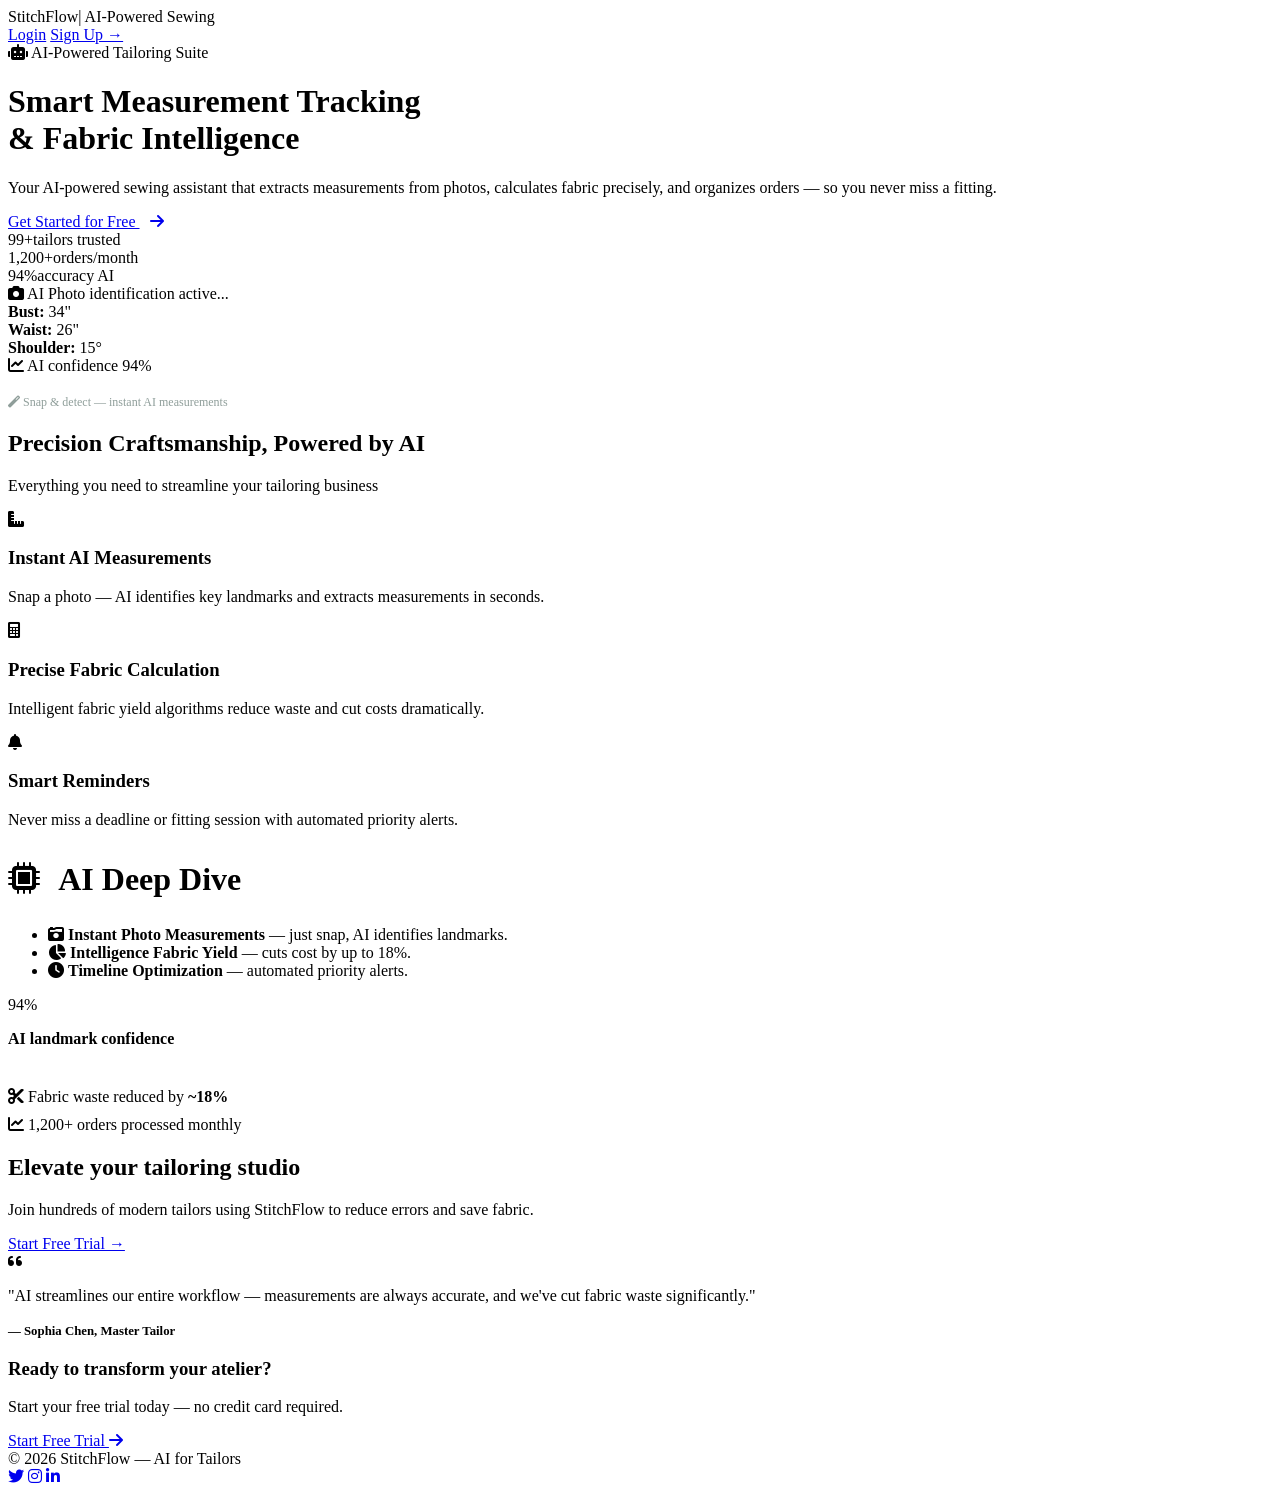
==== frontend/templates/landing.html @ b4956702 "added authentication pages, profile page, reminder page and a landing page" ====
<!DOCTYPE html>
<html lang="en">
<head>
    <meta charset="UTF-8">
    <meta name="viewport" content="width=device-width, initial-scale=1.0, viewport-fit=cover">
    <title>StitchFlow | AI-Powered Sewing Assistant</title>
    <!-- Font Awesome 6 (free icons) -->
    <link rel="stylesheet" href="https://cdnjs.cloudflare.com/ajax/libs/font-awesome/6.0.0-beta3/css/all.min.css">
    <link rel="stylesheet" href="/static/styles.css?v=1.0.2">
</head>


<body>
    <div class="container">
        <div id="messageContainer"></div>
        
        <!-- navigation -->
        <header class="landing-header">
            <div class="logo">
                Stitch<span>Flow</span><span class="logo-sub">| AI-Powered Sewing</span>
            </div>
            <nav class="auth-nav">
                <a href="/login" class="btn-outline-light">Login</a>
                <a href="/signup" class="signup-btn">Sign Up →</a>
            </nav>
        </header>

        <!-- hero main -->
        <main class="landing-main">
            <div class="landing-content">
                <div class="hero-badge"><i class="fas fa-robot"></i> AI-Powered Tailoring Suite</div>
                <h1>
                    Smart Measurement Tracking <br>
                    <span class="hero-highlight"> & Fabric Intelligence</span>
                </h1>
                <p class="hero-desc">
                    Your AI-powered sewing assistant that extracts measurements from photos, calculates fabric precisely, and organizes orders — so you never miss a fitting.
                </p>
                <div class="hero-buttons">
                    <a href="/signup" class="btn-primary-landing">Get Started for Free <i class="fas fa-arrow-right" style="margin-left: 10px;"></i></a>
                </div>
                <div class="hero-stats">
                    <div class="stat-item"><span class="stat-number">99+</span><span class="stat-label">tailors trusted</span></div>
                    <div class="stat-item"><span class="stat-number">1,200+</span><span class="stat-label">orders/month</span></div>
                    <div class="stat-item"><span class="stat-number">94%</span><span class="stat-label">accuracy AI</span></div>
                </div>
            </div>

            <div class="hero-visual">
                <div class="ai-badge"><i class="fas fa-camera"></i> AI Photo identification active...</div>
                <div class="visual-card">
                    <div class="measure-row"><strong>Bust:</strong> <span>34"</span></div>
                    <div class="measure-row"><strong>Waist:</strong> <span>26"</span></div>
                    <div class="measure-row"><strong>Shoulder:</strong> <span>15°</span></div>
                    <div class="confidence"><i class="fas fa-chart-line"></i> AI confidence 94%</div>
                </div>
                <p style="margin-top: 20px; font-size: 0.75rem; color:#8F9E9A;"><i class="fas fa-magic"></i> Snap & detect — instant AI measurements</p>
            </div>
        </main>

        <!-- Features grid -->
        <section class="features-section" id="features">
            <div class="section-header">
                <h2>Precision Craftsmanship, <span style="color:var(--accent-pink-dark);">Powered by AI</span></h2>
                <p>Everything you need to streamline your tailoring business</p>
            </div>
            <div class="features-grid">
                <div class="feature-card">
                    <div class="feature-icon"><i class="fas fa-ruler-combined"></i></div>
                    <h3>Instant AI Measurements</h3>
                    <p>Snap a photo — AI identifies key landmarks and extracts measurements in seconds.</p>
                </div>
                <div class="feature-card">
                    <div class="feature-icon"><i class="fas fa-calculator"></i></div>
                    <h3>Precise Fabric Calculation</h3>
                    <p>Intelligent fabric yield algorithms reduce waste and cut costs dramatically.</p>
                </div>
                <div class="feature-card">
                    <div class="feature-icon"><i class="fas fa-bell"></i></div>
                    <h3>Smart Reminders</h3>
                    <p>Never miss a deadline or fitting session with automated priority alerts.</p>
                </div>
            </div>
        </section>

        <!-- AI Showcase Block -->
        <div class="ai-showcase">
            <div class="ai-flex">
                <div class="ai-left">
                    <h3 style="font-size: 2rem; font-weight: 800; margin-bottom: 28px; color: var(--brand-blue);"><i class="fas fa-microchip" style="color: var(--accent-pink-dark); margin-right: 12px;"></i> AI Deep Dive</h3>
                    <ul class="ai-list">
                        <li><i class="fas fa-camera-retro"></i> <strong>Instant Photo Measurements</strong> — just snap, AI identifies landmarks.</li>
                        <li><i class="fas fa-chart-pie"></i> <strong>Intelligence Fabric Yield</strong> — cuts cost by up to 18%.</li>
                        <li><i class="fas fa-clock"></i> <strong>Timeline Optimization</strong> — automated priority alerts.</li>
                    </ul>
                </div>
                <div class="ai-right">
                    <div class="ai-percent">94%</div>
                    <p style="font-weight: 600; color: var(--brand-blue);">AI landmark confidence</p>
                    <hr style="margin: 20px 0; border: none; border-top: 1px solid var(--accent-pink-bg);">
                    <div style="color: var(--light-text-color); margin-bottom: 10px;"><i class="fas fa-scissors"></i> Fabric waste reduced by <strong>~18%</strong></div>
                    <div style="color: var(--light-text-color);"><i class="fas fa-chart-line"></i> 1,200+ orders processed monthly</div>
                </div>
            </div>
        </div>

        <!-- Elevate Section -->
        <div class="elevate-studio">
            <div class="elevate-left">
                <h2>Elevate your tailoring studio</h2>
                <p>Join hundreds of modern tailors using StitchFlow to reduce errors and save fabric.</p>
                <a href="/signup" class="btn-primary-landing" style="display: inline-block;">Start Free Trial →</a>
            </div>
            <div class="testimonial-card">
                <i class="fas fa-quote-left"></i>
                <p>"AI streamlines our entire workflow — measurements are always accurate, and we've cut fabric waste significantly."</p>
                <span style="font-size: 0.8rem; font-weight: 600; color: var(--brand-blue);">— Sophia Chen, Master Tailor</span>
            </div>
        </div>

        <!-- CTA section -->
        <div class="cta-section">
            <h3>Ready to transform your atelier?</h3>
            <p>Start your free trial today — no credit card required.</p>
            <a href="/signup" class="btn-light">Start Free Trial <i class="fas fa-arrow-right"></i></a>
        </div>

        <footer class="landing-footer">
            <div>© 2026 StitchFlow — AI for Tailors</div>
            <div class="social-links">
                <a href="#"><i class="fab fa-twitter"></i></a>
                <a href="#"><i class="fab fa-instagram"></i></a>
                <a href="#"><i class="fab fa-linkedin-in"></i></a>
            </div>
        </footer>
    </div>
</body>
</html>
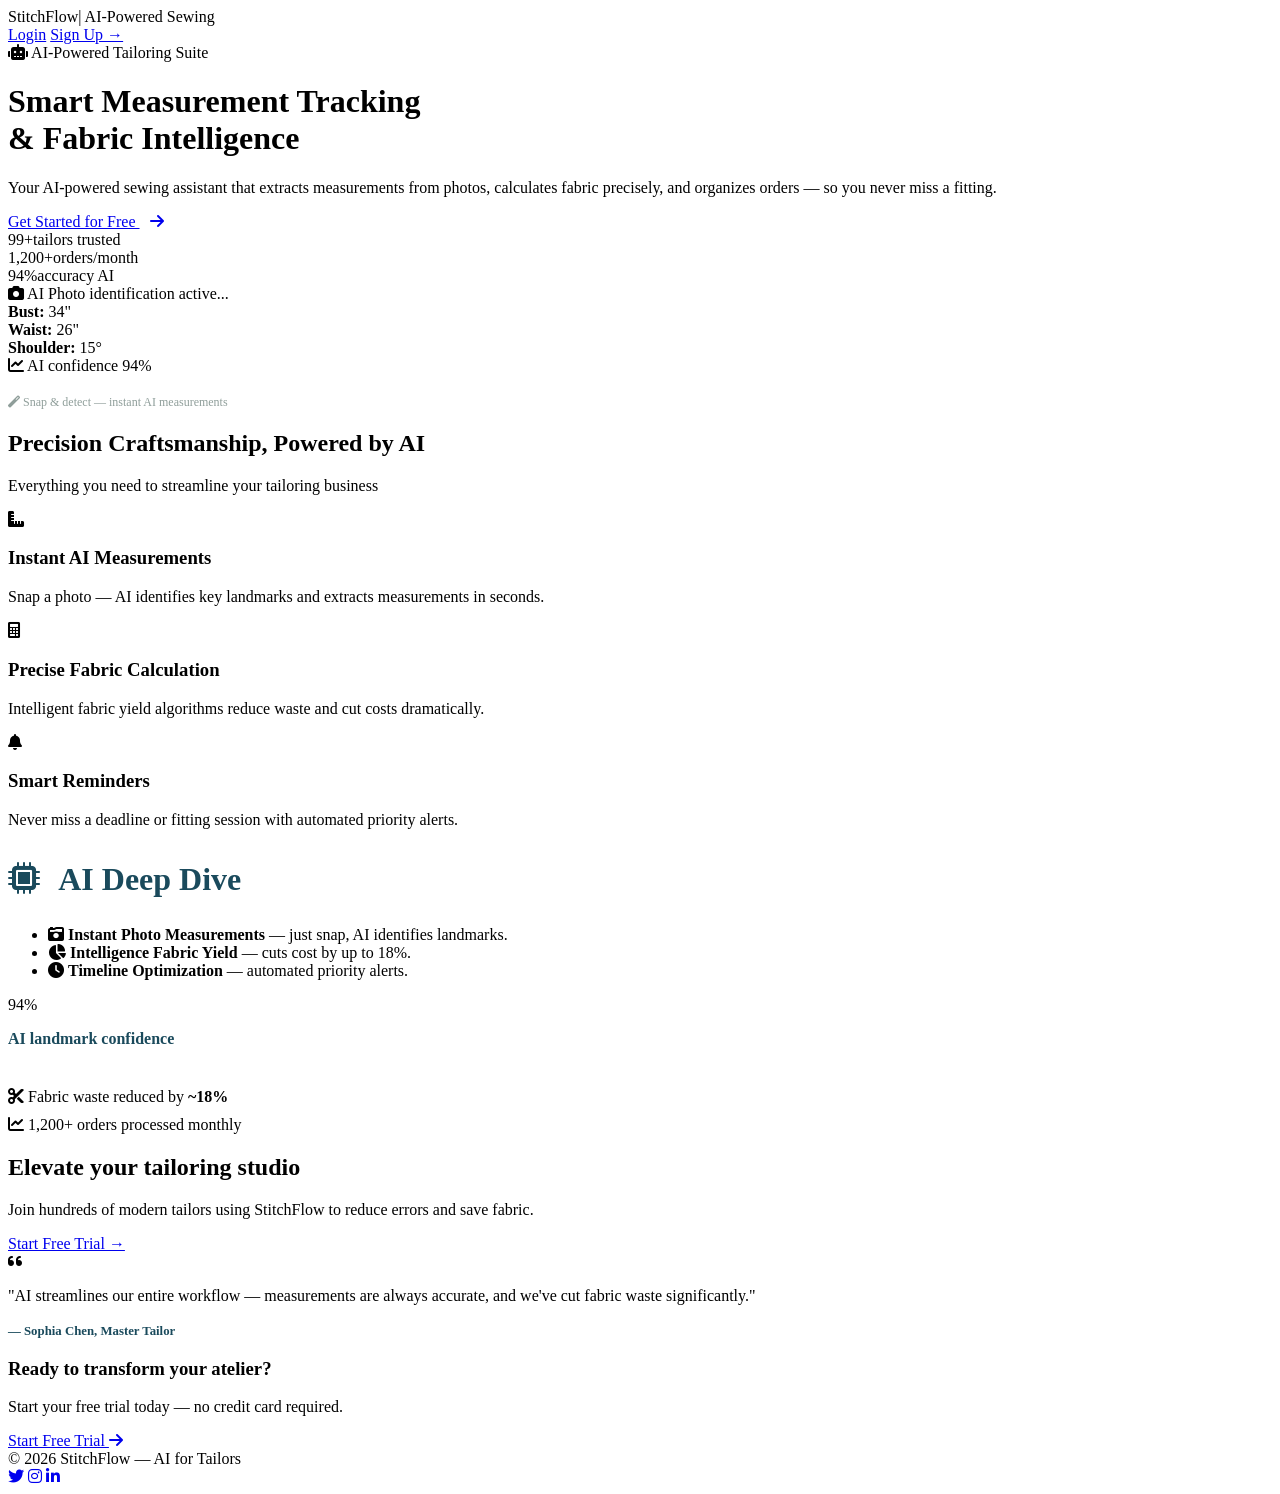
==== commit a84911d7: "work on the styling" ====
--- a/frontend/templates/landing.html
+++ b/frontend/templates/landing.html
@@ -86,17 +86,17 @@
         <!-- AI Showcase Block -->
         <div class="ai-showcase">
             <div class="ai-flex">
-                <div class="ai-left">
-                    <h3 style="font-size: 2rem; font-weight: 800; margin-bottom: 28px; color: var(--brand-blue);"><i class="fas fa-microchip" style="color: var(--accent-pink-dark); margin-right: 12px;"></i> AI Deep Dive</h3>
+                <div class="ai-left"> 
+                    <h3 style="font-size: 2rem; font-weight: 800; margin-bottom: 28px; color: #1A4A5C;"><i class="fas fa-microchip" style="color: var(--accent-pink-dark); margin-right: 12px;"></i> AI Deep Dive</h3>
                     <ul class="ai-list">
                         <li><i class="fas fa-camera-retro"></i> <strong>Instant Photo Measurements</strong> — just snap, AI identifies landmarks.</li>
                         <li><i class="fas fa-chart-pie"></i> <strong>Intelligence Fabric Yield</strong> — cuts cost by up to 18%.</li>
                         <li><i class="fas fa-clock"></i> <strong>Timeline Optimization</strong> — automated priority alerts.</li>
                     </ul>
                 </div>
-                <div class="ai-right">
-                    <div class="ai-percent">94%</div>
-                    <p style="font-weight: 600; color: var(--brand-blue);">AI landmark confidence</p>
+                <div class="ai-right"> 
+                    <div class="ai-percent">94%</div> 
+                    <p style="font-weight: 600; color: #1A4A5C;">AI landmark confidence</p>
                     <hr style="margin: 20px 0; border: none; border-top: 1px solid var(--accent-pink-bg);">
                     <div style="color: var(--light-text-color); margin-bottom: 10px;"><i class="fas fa-scissors"></i> Fabric waste reduced by <strong>~18%</strong></div>
                     <div style="color: var(--light-text-color);"><i class="fas fa-chart-line"></i> 1,200+ orders processed monthly</div>
@@ -114,7 +114,7 @@
             <div class="testimonial-card">
                 <i class="fas fa-quote-left"></i>
                 <p>"AI streamlines our entire workflow — measurements are always accurate, and we've cut fabric waste significantly."</p>
-                <span style="font-size: 0.8rem; font-weight: 600; color: var(--brand-blue);">— Sophia Chen, Master Tailor</span>
+                <span style="font-size: 0.8rem; font-weight: 600; color: #1A4A5C;">— Sophia Chen, Master Tailor</span>
             </div>
         </div>
 
